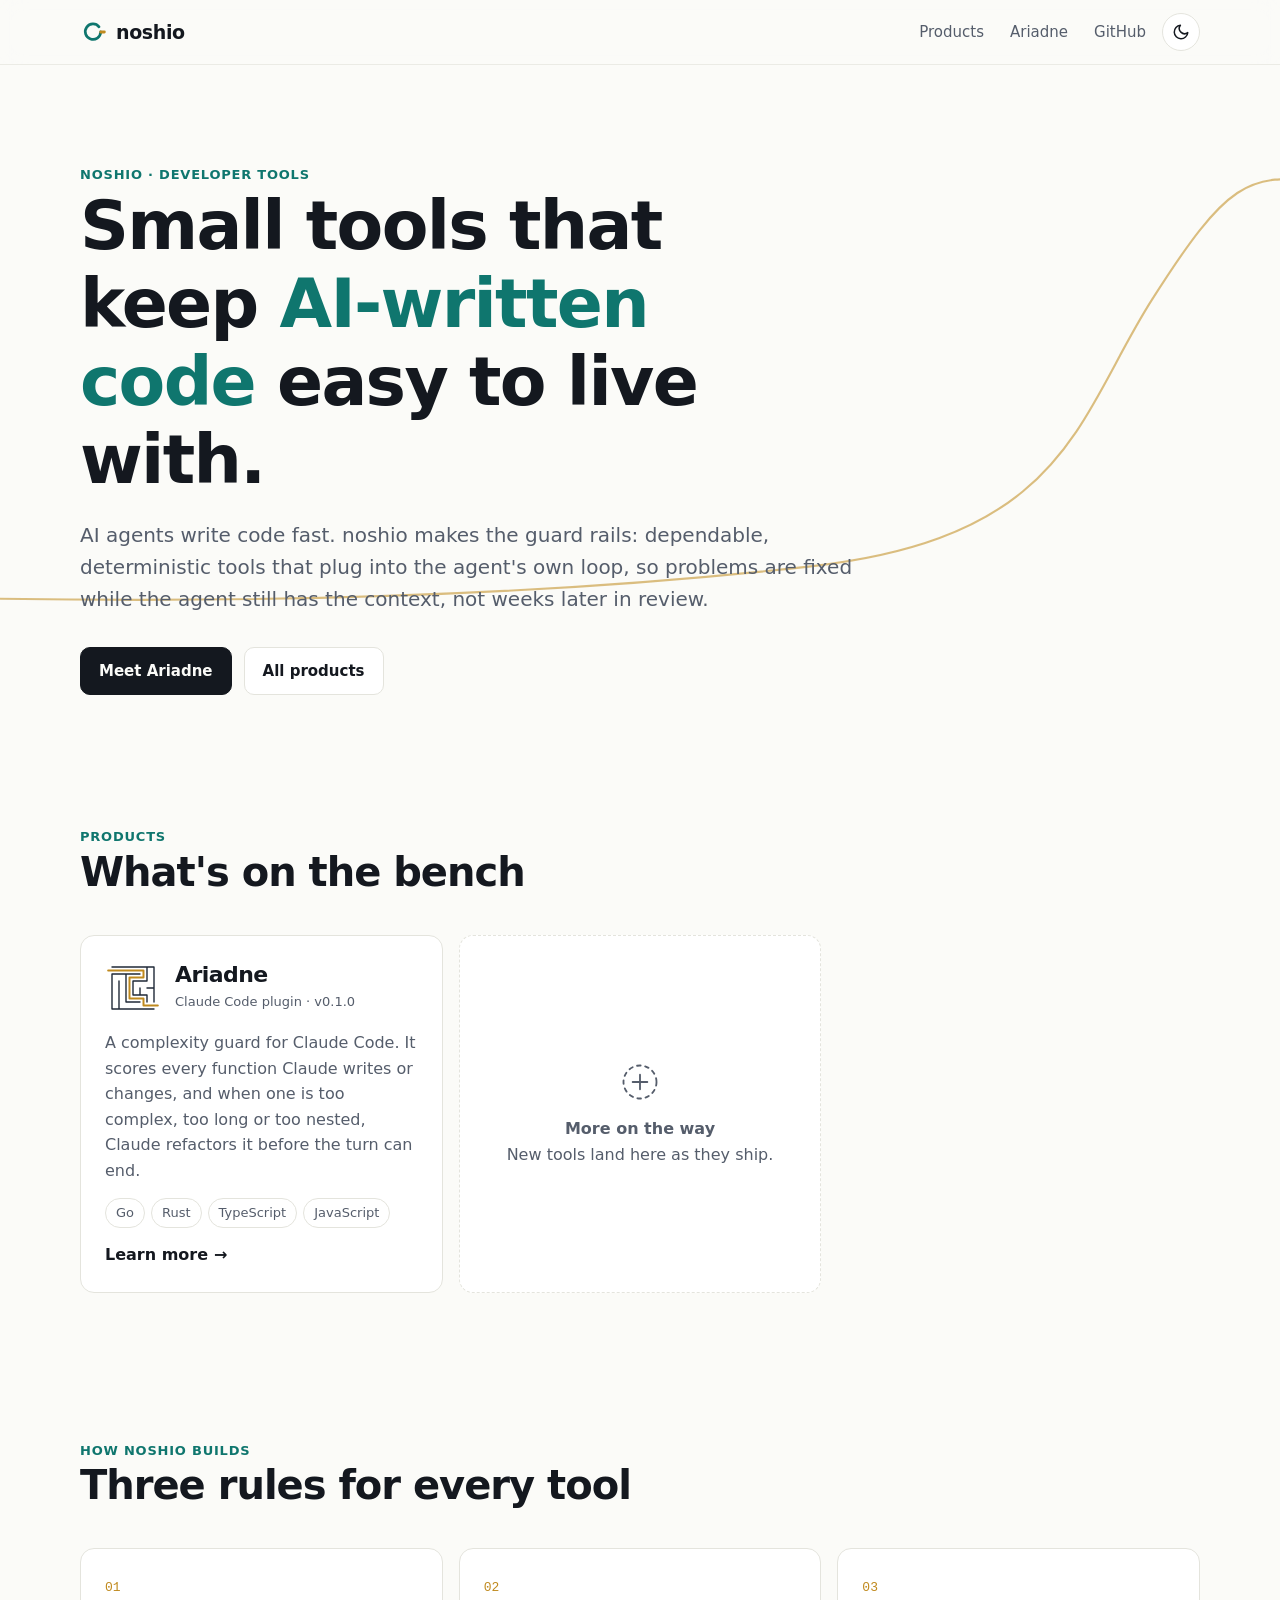
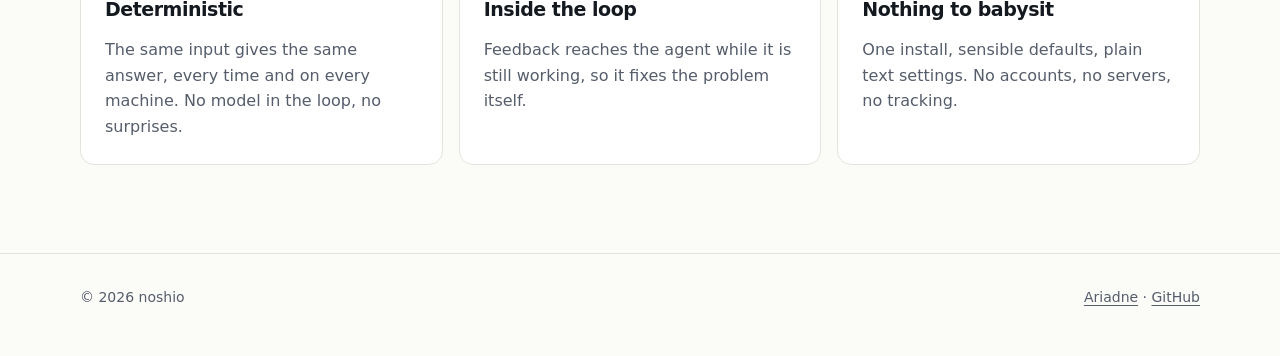
==== index.html @ 6f94a661 "noshio site: home and Ariadne" ====
<!doctype html>
<html lang="en">
<head>
  <meta charset="utf-8">
  <script>document.documentElement.classList.add("js")</script>
  <meta name="viewport" content="width=device-width, initial-scale=1">
  <title>noshio — tools for building with AI agents</title>
  <meta name="description" content="noshio makes small, dependable developer tools for working with AI coding agents. First up: Ariadne, a complexity guard for Claude Code.">
  <link rel="icon" href="assets/favicon.svg" type="image/svg+xml">
  <link rel="stylesheet" href="assets/site.css">
  <style>
    .home-hero {
      padding: 96px 0 72px;
      position: relative;
      overflow: hidden;
      isolation: isolate;
    }

    .home-hero h1 {
      max-width: 15ch;
    }

    .home-hero h1 em {
      font-style: normal;
      color: var(--accent);
    }

    .hero-thread {
      position: absolute;
      inset: 0;
      pointer-events: none;
      z-index: -1;
    }

    .hero-thread path {
      fill: none;
      stroke: var(--thread);
      stroke-width: 2;
      stroke-linecap: round;
      opacity: 0.55;
    }

    .hero-actions {
      display: flex;
      flex-wrap: wrap;
      gap: 12px;
      margin-top: 32px;
    }

    .products {
      grid-template-columns: repeat(auto-fill, minmax(min(100%, 340px), 1fr));
    }

    .product {
      position: relative;
      display: flex;
      flex-direction: column;
      gap: 14px;
      text-decoration: none;
      color: inherit;
      transform-style: preserve-3d;
      transition: transform 0.25s ease, box-shadow 0.25s ease, border-color 0.25s ease;
      overflow: hidden;
    }

    .product::after {
      content: "";
      position: absolute;
      inset: 0;
      background: radial-gradient(420px circle at var(--mx, 50%) var(--my, 0%), color-mix(in srgb, var(--thread) 14%, transparent), transparent 60%);
      opacity: 0;
      transition: opacity 0.3s ease;
      pointer-events: none;
    }

    .product:hover {
      box-shadow: var(--shadow);
      border-color: color-mix(in srgb, var(--thread) 45%, var(--line));
    }

    .product:hover::after {
      opacity: 1;
    }

    .product-top {
      display: flex;
      align-items: center;
      gap: 14px;
    }

    .product-top img {
      width: 56px;
      height: 56px;
    }

    .product h3 {
      margin: 0;
      font-size: 22px;
    }

    .product .tag {
      font-size: 13px;
      color: var(--muted);
    }

    .product p {
      margin: 0;
      color: var(--muted);
    }

    .product .chips {
      display: flex;
      flex-wrap: wrap;
      gap: 6px;
    }

    .product .go {
      margin-top: auto;
      font-weight: 600;
      color: var(--text);
      display: inline-flex;
      align-items: center;
      gap: 6px;
    }

    .product .go span {
      transition: transform 0.2s ease;
    }

    .product:hover .go span {
      transform: translateX(4px);
    }

    .upcoming {
      border-style: dashed;
      display: grid;
      place-content: center;
      text-align: center;
      color: var(--muted);
      min-height: 260px;
    }

    .upcoming svg {
      width: 44px;
      height: 44px;
      margin: 0 auto 12px;
      stroke: var(--muted);
    }

    .principles {
      grid-template-columns: repeat(auto-fit, minmax(min(100%, 240px), 1fr));
    }

    .principles .card p {
      margin: 0;
      color: var(--muted);
    }

    .principles .num {
      font-family: var(--mono);
      font-size: 13px;
      color: var(--thread);
    }

    @media (prefers-reduced-motion: reduce) {
      .product,
      .product .go span {
        transition: none;
      }
    }
  </style>
</head>
<body>
  <a class="skip" href="#main">Skip to content</a>

  <header class="site-header">
    <div class="wrap">
      <a class="wordmark" href="./" aria-label="noshio home">
        <svg viewBox="0 0 32 32" fill="none" stroke-width="3.4" stroke-linecap="round" aria-hidden="true"><path class="spool" d="M23.4 9.6A9.5 9.5 0 1 0 25.5 16"/><path class="tail" d="M25.5 16H30"/></svg>
        noshio
      </a>
      <nav class="site-nav" aria-label="Main">
        <a href="#products" class="hide-sm">Products</a>
        <a href="ariadne/">Ariadne</a>
        <a href="https://github.com/Josemartins-ptc" class="hide-sm">GitHub</a>
        <button class="theme-toggle" type="button" data-theme-toggle></button>
      </nav>
    </div>
  </header>

  <main id="main">
    <section class="home-hero">
      <svg class="hero-thread" viewBox="0 0 1200 520" preserveAspectRatio="none" aria-hidden="true">
        <path id="hero-thread" d="M-20 500 C 250 505, 520 497, 760 470 S 1010 330, 1080 220 S 1170 100, 1240 110"/>
      </svg>
      <div class="wrap">
        <span class="eyebrow reveal">noshio · developer tools</span>
        <h1 class="reveal" data-delay="1">Small tools that keep <em>AI-written code</em> easy to live with.</h1>
        <p class="lead reveal" data-delay="2">
          AI agents write code fast. noshio makes the guard rails: dependable, deterministic tools
          that plug into the agent's own loop, so problems are fixed while the agent still has the
          context, not weeks later in review.
        </p>
        <div class="hero-actions reveal" data-delay="3">
          <a class="btn primary" href="ariadne/">Meet Ariadne</a>
          <a class="btn" href="#products">All products</a>
        </div>
      </div>
    </section>

    <section id="products" class="section-tight">
      <div class="wrap">
        <div class="section-head reveal">
          <span class="eyebrow">Products</span>
          <h2>What's on the bench</h2>
        </div>
        <div class="grid products">
          <a class="card product reveal" href="ariadne/" data-tilt>
            <div class="product-top">
              <img src="ariadne/logo.svg" alt="" width="56" height="56">
              <div>
                <h3>Ariadne</h3>
                <span class="tag">Claude Code plugin · v0.1.0</span>
              </div>
            </div>
            <p>
              A complexity guard for Claude Code. It scores every function Claude writes or changes,
              and when one is too complex, too long or too nested, Claude refactors it before the
              turn can end.
            </p>
            <div class="chips">
              <span class="chip">Go</span>
              <span class="chip">Rust</span>
              <span class="chip">TypeScript</span>
              <span class="chip">JavaScript</span>
            </div>
            <span class="go">Learn more <span aria-hidden="true">→</span></span>
          </a>

          <div class="card upcoming reveal" data-delay="1">
            <svg viewBox="0 0 48 48" fill="none" stroke-width="2" stroke-linecap="round" stroke-dasharray="4 5" aria-hidden="true"><circle cx="24" cy="24" r="18"/><path d="M24 16v16M16 24h16" stroke-dasharray="none"/></svg>
            <strong>More on the way</strong>
            <span>New tools land here as they ship.</span>
          </div>
        </div>
      </div>
    </section>

    <section>
      <div class="wrap">
        <div class="section-head reveal">
          <span class="eyebrow">How noshio builds</span>
          <h2>Three rules for every tool</h2>
        </div>
        <div class="grid principles">
          <div class="card reveal">
            <span class="num">01</span>
            <h3>Deterministic</h3>
            <p>The same input gives the same answer, every time and on every machine. No model in the loop, no surprises.</p>
          </div>
          <div class="card reveal" data-delay="1">
            <span class="num">02</span>
            <h3>Inside the loop</h3>
            <p>Feedback reaches the agent while it is still working, so it fixes the problem itself.</p>
          </div>
          <div class="card reveal" data-delay="2">
            <span class="num">03</span>
            <h3>Nothing to babysit</h3>
            <p>One install, sensible defaults, plain text settings. No accounts, no servers, no tracking.</p>
          </div>
        </div>
      </div>
    </section>
  </main>

  <footer class="site-footer">
    <div class="wrap">
      <span>© <span data-year>2026</span> noshio</span>
      <span><a href="ariadne/">Ariadne</a> · <a href="https://github.com/Josemartins-ptc">GitHub</a></span>
    </div>
  </footer>

  <script src="assets/site.js"></script>
  <script>
    // Hero thread draws itself; cards follow the pointer with a soft glow and tilt.
    (() => {
      const thread = document.getElementById("hero-thread");
      if (thread && !window.noshio.reducedMotion()) {
        const length = thread.getTotalLength();
        thread.style.strokeDasharray = String(length);
        thread.style.strokeDashoffset = String(length);
        thread.getBoundingClientRect();
        thread.style.transition = "stroke-dashoffset 2.6s cubic-bezier(.6,.1,.2,1) .3s";
        thread.style.strokeDashoffset = "0";
      }
      if (window.noshio.reducedMotion()) return;
      document.querySelectorAll("[data-tilt]").forEach((card) => {
        card.addEventListener("pointermove", (event) => {
          const box = card.getBoundingClientRect();
          const x = (event.clientX - box.left) / box.width;
          const y = (event.clientY - box.top) / box.height;
          card.style.setProperty("--mx", `${x * 100}%`);
          card.style.setProperty("--my", `${y * 100}%`);
          card.style.transform = `perspective(900px) rotateX(${(0.5 - y) * 4}deg) rotateY(${(x - 0.5) * 5}deg) translateY(-2px)`;
        });
        card.addEventListener("pointerleave", () => {
          card.style.transform = "";
        });
      });
    })();
  </script>
</body>
</html>
---- assets/site.css ----
/* noshio — shared styles for every page. A product page sets its own --brand. */

:root {
  --bg: #fbfbf8;
  --surface: #ffffff;
  --surface-2: #f4f4ef;
  --text: #14181f;
  --muted: #555d6b;
  --line: #e4e4dd;
  --accent: #0f766e;
  --accent-soft: #e6f3f1;
  --brand: var(--accent);
  --thread: #c08a1e;
  --ok: #15803d;
  --bad: #b42318;
  --warn: #a15c07;
  --code-bg: #f4f4ef;
  --term-bg: #10141b;
  --term-text: #d8dee9;
  --term-muted: #8b95a7;
  --shadow: 0 1px 2px rgb(20 24 31 / 6%), 0 8px 24px rgb(20 24 31 / 6%);
  --radius: 14px;
  --font: ui-sans-serif, system-ui, -apple-system, "Segoe UI", Roboto, "Helvetica Neue", Arial, sans-serif;
  --mono: ui-monospace, "SF Mono", SFMono-Regular, Menlo, Consolas, "Liberation Mono", monospace;
  color-scheme: light;
}

@media (prefers-color-scheme: dark) {
  :root:not([data-theme="light"]) {
    --bg: #0c0f14;
    --surface: #131821;
    --surface-2: #19202b;
    --text: #e6e8ec;
    --muted: #9aa3b2;
    --line: #262e3b;
    --accent: #2dd4bf;
    --accent-soft: #10302d;
    --thread: #f2c14e;
    --ok: #4ade80;
    --bad: #f87171;
    --warn: #fbbf24;
    --code-bg: #10151d;
    --shadow: 0 1px 2px rgb(0 0 0 / 30%), 0 10px 30px rgb(0 0 0 / 30%);
    color-scheme: dark;
  }
}

:root[data-theme="dark"] {
  --bg: #0c0f14;
  --surface: #131821;
  --surface-2: #19202b;
  --text: #e6e8ec;
  --muted: #9aa3b2;
  --line: #262e3b;
  --accent: #2dd4bf;
  --accent-soft: #10302d;
  --thread: #f2c14e;
  --ok: #4ade80;
  --bad: #f87171;
  --warn: #fbbf24;
  --code-bg: #10151d;
  --shadow: 0 1px 2px rgb(0 0 0 / 30%), 0 10px 30px rgb(0 0 0 / 30%);
  color-scheme: dark;
}

*,
*::before,
*::after {
  box-sizing: border-box;
}

html {
  scroll-behavior: smooth;
  -webkit-text-size-adjust: 100%;
}

body {
  margin: 0;
  background: var(--bg);
  color: var(--text);
  font: 16px/1.6 var(--font);
  -webkit-font-smoothing: antialiased;
}

a {
  color: var(--accent);
  text-underline-offset: 3px;
}

:focus-visible {
  outline: 2px solid var(--accent);
  outline-offset: 3px;
  border-radius: 6px;
}

img,
svg {
  max-width: 100%;
}

code,
kbd,
pre {
  font-family: var(--mono);
  font-size: 0.92em;
}

.wrap {
  width: min(1120px, 100% - 32px);
  margin-inline: auto;
}

.skip {
  position: absolute;
  left: -9999px;
}

.skip:focus {
  left: 16px;
  top: 12px;
  z-index: 100;
  background: var(--surface);
  padding: 8px 12px;
  border-radius: 8px;
}

/* Header */

.site-header {
  position: sticky;
  top: 0;
  z-index: 50;
  backdrop-filter: saturate(160%) blur(12px);
  background: color-mix(in srgb, var(--bg) 82%, transparent);
  border-bottom: 1px solid color-mix(in srgb, var(--line) 70%, transparent);
}

.site-header .wrap {
  display: flex;
  align-items: center;
  justify-content: space-between;
  height: 64px;
  gap: 16px;
}

.wordmark {
  display: inline-flex;
  align-items: center;
  gap: 10px;
  color: var(--text);
  text-decoration: none;
  font-weight: 650;
  letter-spacing: -0.02em;
  font-size: 19px;
}

.wordmark svg {
  width: 26px;
  height: 26px;
}

.wordmark .spool {
  stroke: var(--accent);
}

.wordmark .tail {
  stroke: var(--thread);
}

.site-nav {
  display: flex;
  align-items: center;
  gap: 6px;
}

.site-nav a {
  color: var(--muted);
  text-decoration: none;
  padding: 8px 10px;
  border-radius: 8px;
  font-size: 15px;
}

.site-nav a:hover,
.site-nav a[aria-current="page"] {
  color: var(--text);
  background: var(--surface-2);
}

.theme-toggle {
  border: 1px solid var(--line);
  background: var(--surface);
  color: var(--text);
  border-radius: 999px;
  width: 38px;
  height: 38px;
  display: grid;
  place-items: center;
  cursor: pointer;
}

.theme-toggle svg {
  width: 18px;
  height: 18px;
}

@media (max-width: 640px) {
  .site-nav .hide-sm {
    display: none;
  }
}

/* Sections */

section {
  padding: 88px 0;
}

.section-tight {
  padding: 56px 0;
}

.eyebrow {
  display: inline-flex;
  align-items: center;
  gap: 8px;
  font-size: 13px;
  font-weight: 600;
  letter-spacing: 0.06em;
  text-transform: uppercase;
  color: var(--brand);
}

h1,
h2,
h3 {
  line-height: 1.15;
  letter-spacing: -0.025em;
  margin: 0 0 16px;
}

h1 {
  font-size: clamp(40px, 6vw, 68px);
  font-weight: 720;
}

h2 {
  font-size: clamp(28px, 3.6vw, 40px);
  font-weight: 680;
}

h3 {
  font-size: 19px;
  font-weight: 650;
}

.lead {
  font-size: clamp(17px, 1.6vw, 20px);
  color: var(--muted);
  max-width: 62ch;
}

.section-head {
  max-width: 720px;
  margin-bottom: 40px;
}

.muted {
  color: var(--muted);
}

/* Buttons and command boxes */

.btn {
  display: inline-flex;
  align-items: center;
  gap: 8px;
  padding: 11px 18px;
  border-radius: 10px;
  font-weight: 600;
  font-size: 15px;
  text-decoration: none;
  border: 1px solid var(--line);
  background: var(--surface);
  color: var(--text);
  cursor: pointer;
  transition: transform 0.15s ease, box-shadow 0.15s ease, background 0.15s ease;
}

.btn:hover {
  transform: translateY(-1px);
  box-shadow: var(--shadow);
}

.btn.primary {
  background: var(--text);
  color: var(--bg);
  border-color: var(--text);
}

.btn svg {
  width: 16px;
  height: 16px;
}

.cmd {
  display: flex;
  align-items: center;
  gap: 12px;
  background: var(--term-bg);
  color: var(--term-text);
  border-radius: 10px;
  padding: 10px 10px 10px 16px;
  font-family: var(--mono);
  font-size: 14px;
  overflow: hidden;
  border: 1px solid #1f2733;
}

.cmd code {
  flex: 1;
  min-width: 0;
  white-space: nowrap;
  overflow-x: auto;
  scrollbar-width: none;
}

.cmd code::before {
  content: "$ ";
  color: var(--term-muted);
}

.cmd.slash code::before {
  content: "› ";
}

.copy {
  flex: none;
  border: 1px solid #2b3442;
  background: #1a212c;
  color: var(--term-text);
  border-radius: 8px;
  font: 600 12px var(--font);
  padding: 6px 10px;
  cursor: pointer;
  min-width: 64px;
  transition: background 0.15s ease;
}

.copy:hover {
  background: #232c39;
}

.copy.done {
  background: #134e3a;
  border-color: #1f7a57;
}

/* Cards */

.card {
  background: var(--surface);
  border: 1px solid var(--line);
  border-radius: var(--radius);
  padding: 24px;
}

.grid {
  display: grid;
  gap: 16px;
}

/* Grid and flex children may shrink below their content (long commands scroll inside). */
.grid > *,
.cmd {
  min-width: 0;
}

.chip {
  display: inline-flex;
  align-items: center;
  gap: 6px;
  padding: 4px 10px;
  border-radius: 999px;
  font-size: 13px;
  border: 1px solid var(--line);
  color: var(--muted);
  background: var(--surface);
}

.chip .dot {
  width: 8px;
  height: 8px;
  border-radius: 50%;
  background: var(--brand);
}

/* Reveal on scroll */

/* Hidden only when scripts run (html.js), so the page is complete without JavaScript. */
.js .reveal {
  opacity: 0;
  transform: translateY(18px);
  transition: opacity 0.7s ease, transform 0.7s ease;
}

.js .reveal.in {
  opacity: 1;
  transform: none;
}

.reveal[data-delay="1"] {
  transition-delay: 0.08s;
}

.reveal[data-delay="2"] {
  transition-delay: 0.16s;
}

.reveal[data-delay="3"] {
  transition-delay: 0.24s;
}

.reveal[data-delay="4"] {
  transition-delay: 0.32s;
}

/* Footer */

.site-footer {
  border-top: 1px solid var(--line);
  padding: 32px 0 48px;
  color: var(--muted);
  font-size: 14px;
}

.site-footer .wrap {
  display: flex;
  flex-wrap: wrap;
  justify-content: space-between;
  gap: 16px;
}

.site-footer a {
  color: var(--muted);
}

@media (prefers-reduced-motion: reduce) {
  html {
    scroll-behavior: auto;
  }

  .reveal {
    opacity: 1;
    transform: none;
    transition: none;
  }

  .btn,
  .btn:hover {
    transition: none;
    transform: none;
  }
}
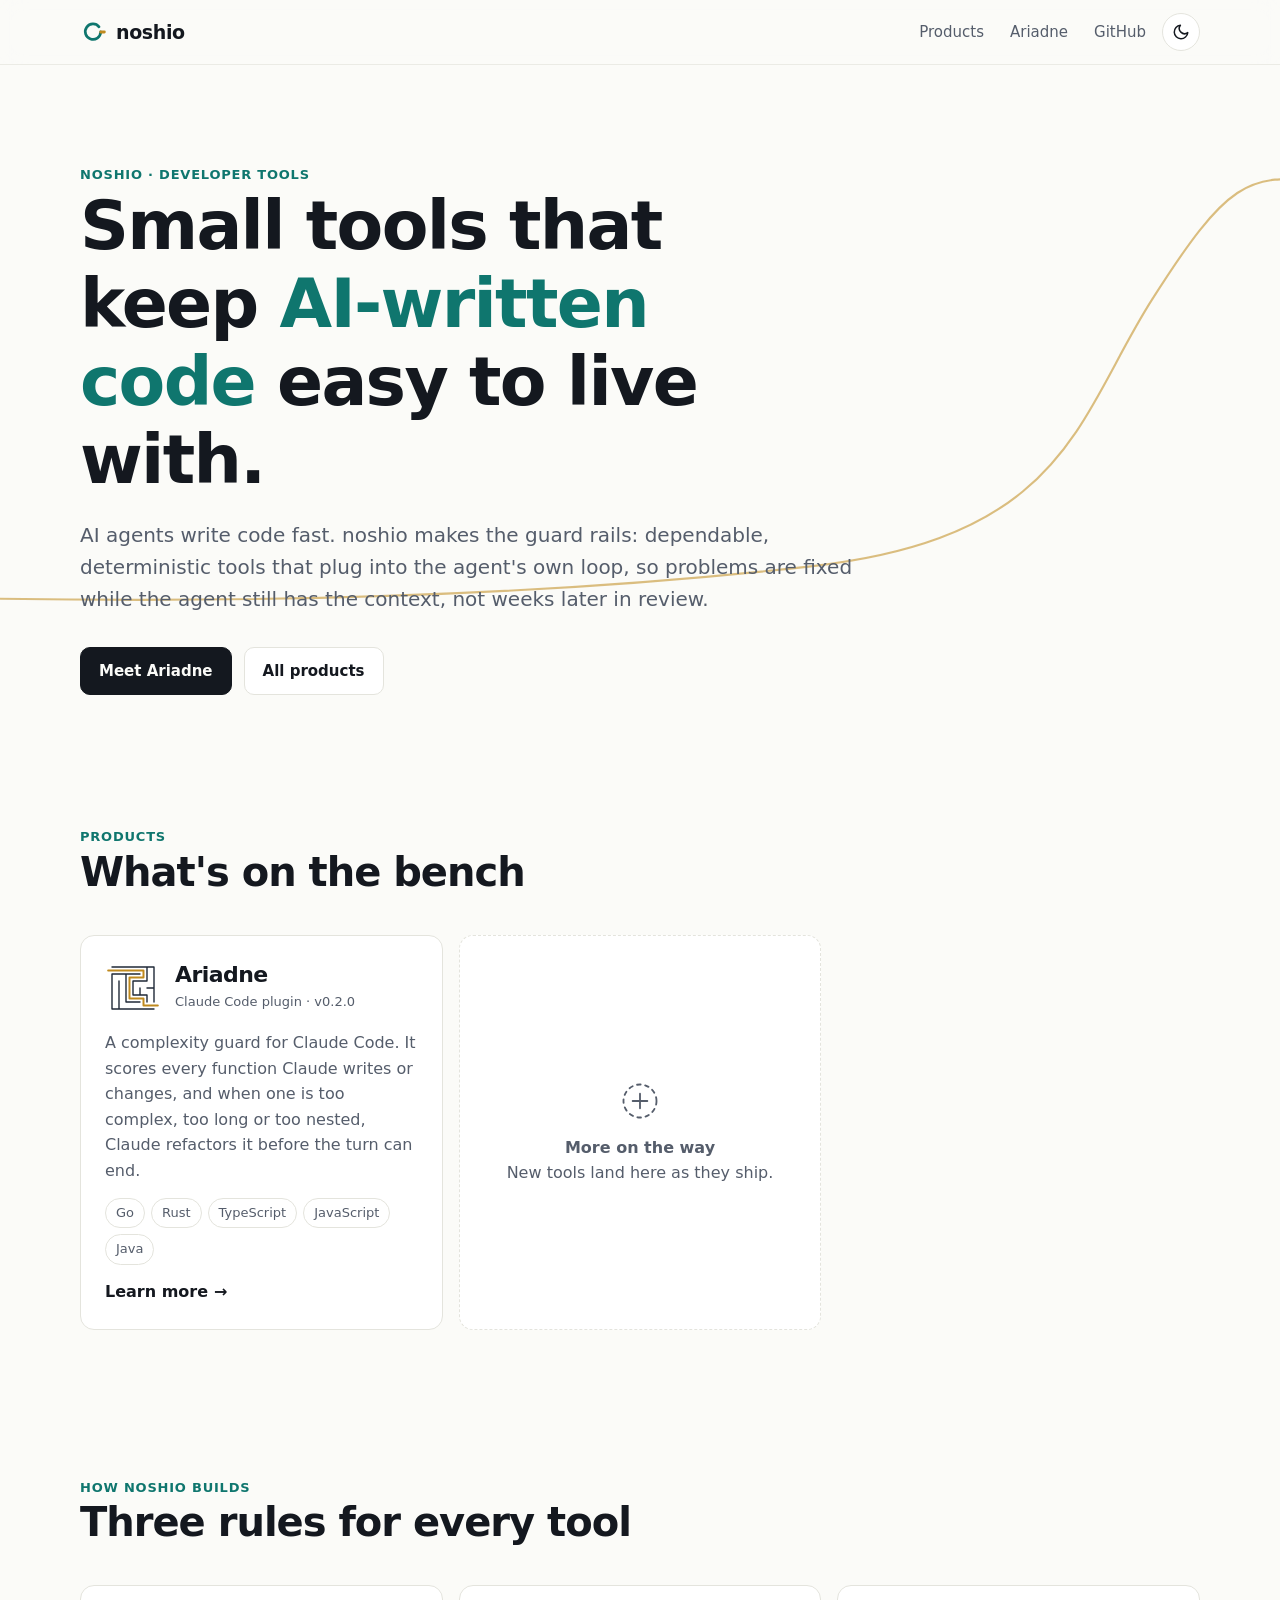
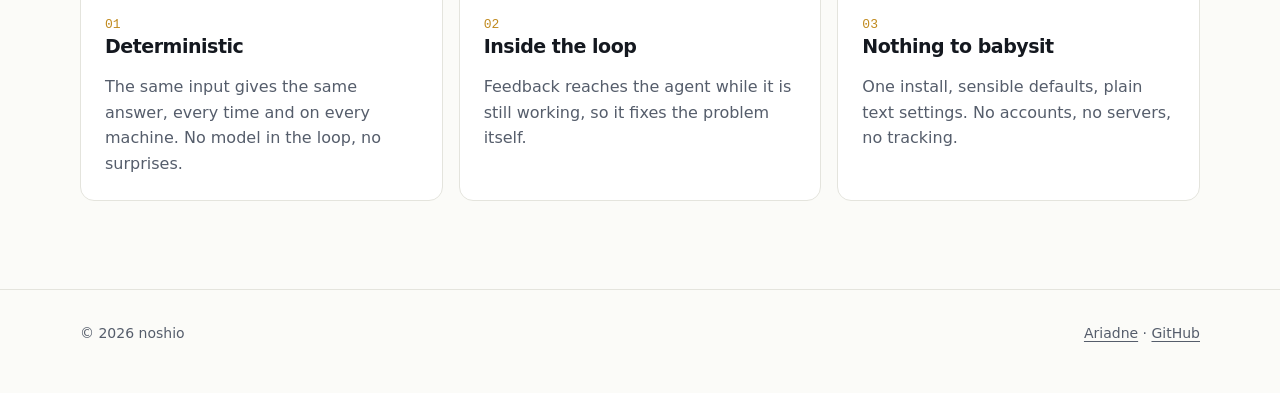
==== commit 0b86066f: "Ariadne 0.2.0 on the site: Java support and a Java explorer sample" ====
--- a/index.html
+++ b/index.html
@@ -7,7 +7,7 @@
   <title>noshio — tools for building with AI agents</title>
   <meta name="description" content="noshio makes small, dependable developer tools for working with AI coding agents. First up: Ariadne, a complexity guard for Claude Code.">
   <link rel="icon" href="assets/favicon.svg" type="image/svg+xml">
-  <link rel="stylesheet" href="assets/site.css">
+  <link rel="stylesheet" href="assets/site.css?v=f9d03f396f">
   <style>
     .home-hero {
       padding: 96px 0 72px;
@@ -220,7 +220,7 @@
               <img src="ariadne/logo.svg" alt="" width="56" height="56">
               <div>
                 <h3>Ariadne</h3>
-                <span class="tag">Claude Code plugin · v0.1.0</span>
+                <span class="tag">Claude Code plugin · v0.2.0</span>
               </div>
             </div>
             <p>
@@ -233,6 +233,7 @@
               <span class="chip">Rust</span>
               <span class="chip">TypeScript</span>
               <span class="chip">JavaScript</span>
+              <span class="chip">Java</span>
             </div>
             <span class="go">Learn more <span aria-hidden="true">→</span></span>
           </a>
@@ -280,7 +281,7 @@
     </div>
   </footer>
 
-  <script src="assets/site.js"></script>
+  <script src="assets/site.js?v=ca4b87633a"></script>
   <script>
     // Hero thread draws itself; cards follow the pointer with a soft glow and tilt.
     (() => {
